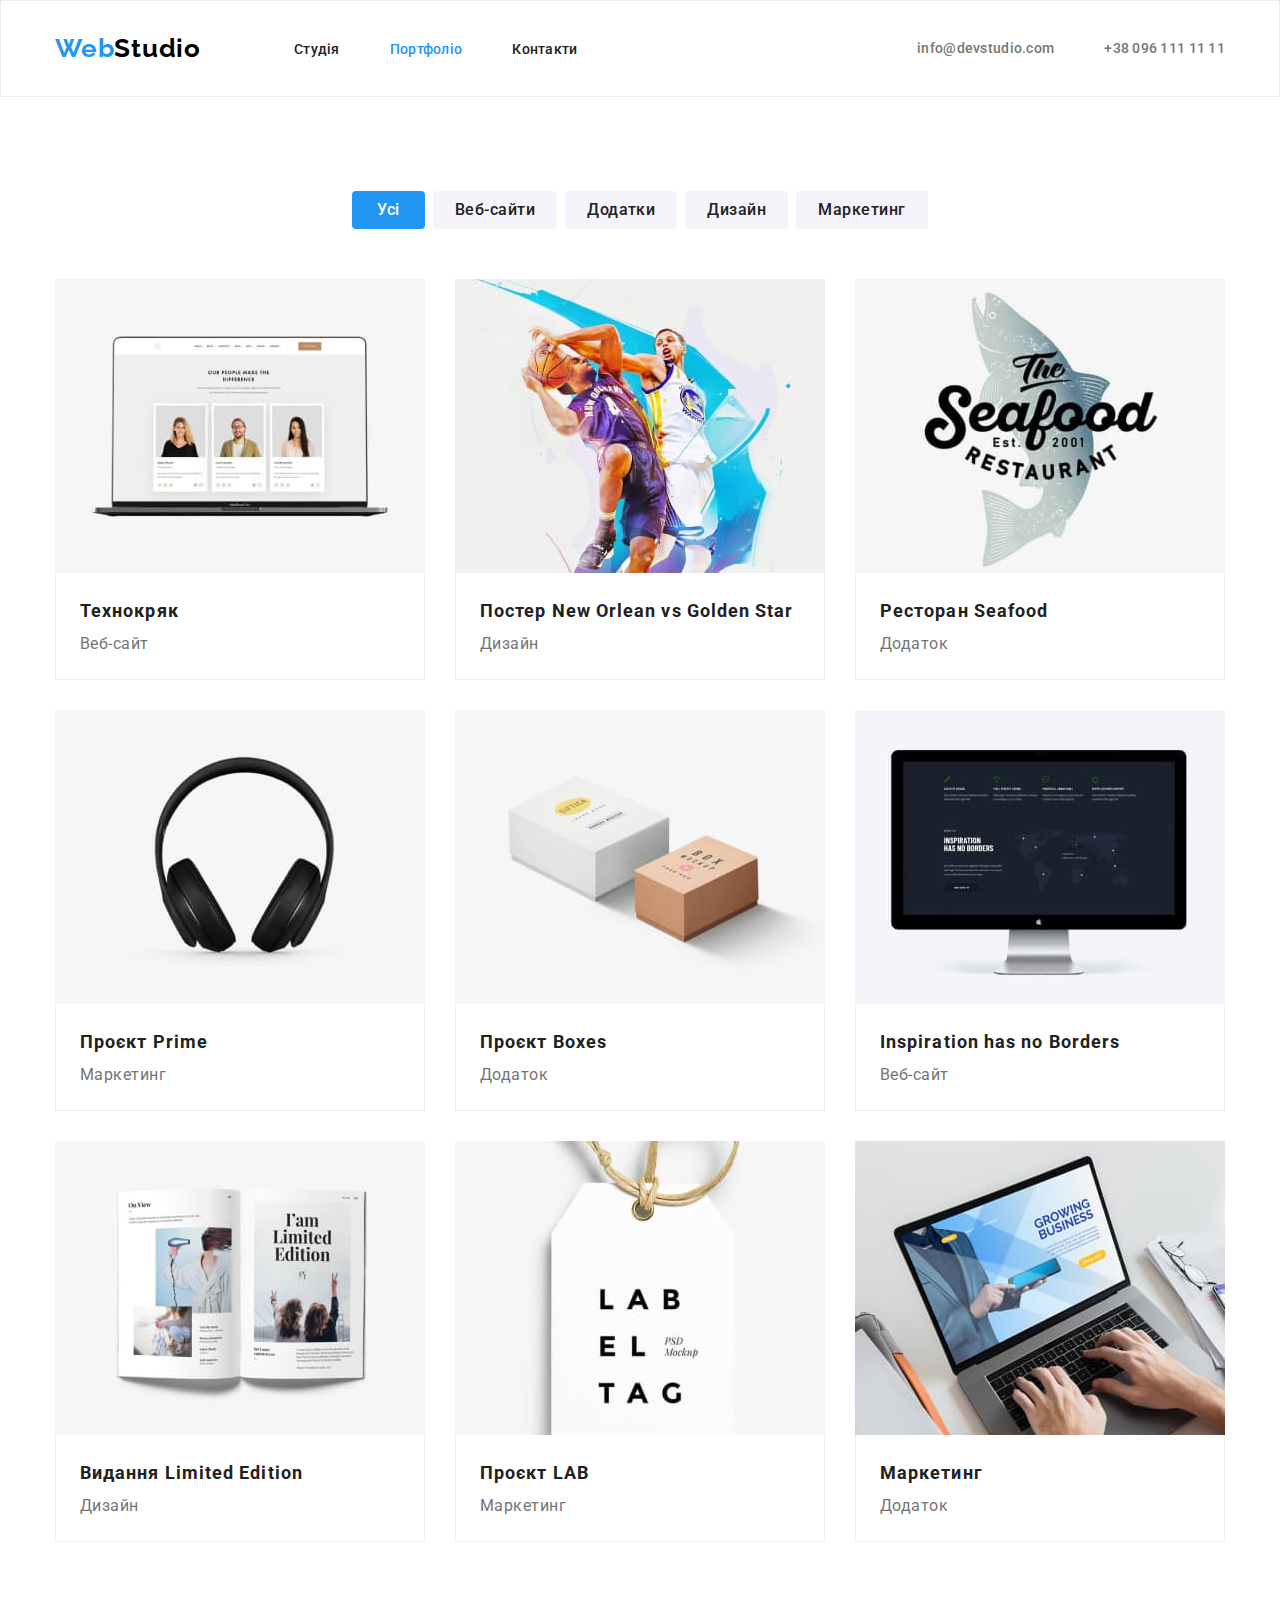
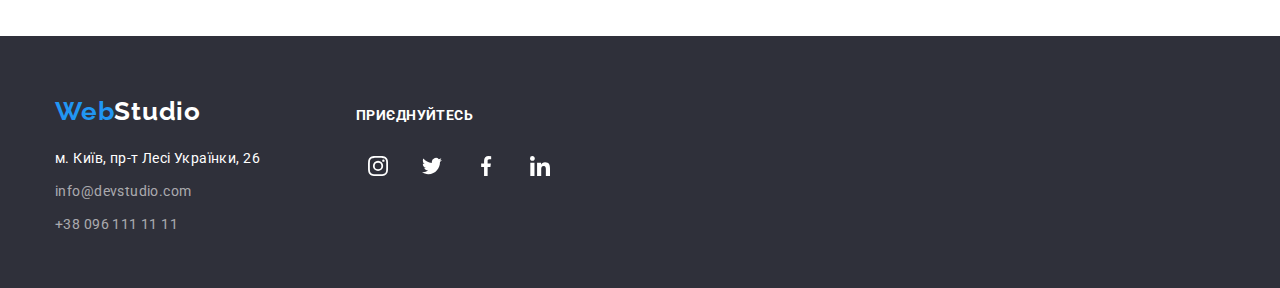
==== portfolio.html @ 166250df "add icons" ====
<!DOCTYPE html>
<html lang="uk">
  <head>
    <meta charset="UTF-8" />
    <meta http-equiv="X-UA-Compatible" content="IE=edge" />
    <meta name="viewport" content="width=device-width, initial-scale=1.0" />
    <title>Document</title>
    <link rel="preconnect" href="https://fonts.googleapis.com" />
    <link rel="preconnect" href="https://fonts.gstatic.com" crossorigin />
    <link
      href="https://fonts.googleapis.com/css2?family=Raleway:wght@700&family=Roboto:wght@400;500;700;900&display=swap"
      rel="stylesheet"
    />
    <link
      rel="stylesheet"
      href="https://cdnjs.cloudflare.com/ajax/libs/modern-normalize/1.1.0/modern-normalize.min.css"
    />
    <link rel="stylesheet" href="./css/styles.css" />
  </head>
  <body>
    <header class="header">
      <div class="container header-container">
        <nav class="header-nav">
          <a href="./index.html" class="logo link">
            <span class="logoaccent">Web</span>Studio</a
          >

          <ul class="site-nav list">
            <li><a href="./index.html" class="link">Студія</a></li>
            <li>
              <a href="./portfolio.html" class="link current">Портфоліо</a>
            </li>
            <li><a href="" class="link">Контакти</a></li>
          </ul>
        </nav>
        <ul class="auth-nav list">
          <li>
            <a href="mailto:info@devstudio.com" class="link listauth-nav-mail"
              >info@devstudio.com</a
            >
          </li>
          <li>
            <a href="tel:+380961111111" class="link list">+38 096 111 11 11</a>
          </li>
        </ul>
      </div>
    </header>
    <main>
      <h1 class="visually-hidden">Портфоліо</h1>
      <section class="section">
        <div class="container">
          <h2 class="visually-hidden">Фільтр</h2>
          <ul class="list filter-list">
            <li>
              <button type="button" class="filter-button current">Усі</button>
            </li>
            <li>
              <button type="button" class="filter-button">Веб-сайти</button>
            </li>
            <li>
              <button type="button" class="filter-button">Додатки</button>
            </li>
            <li><button type="button" class="filter-button">Дизайн</button></li>
            <li>
              <button type="button" class="filter-button">Маркетинг</button>
            </li>
          </ul>
          <h2 class="visually-hidden">Галерея</h2>
          <ul class="list gallery-container">
            <li class="gallery-card">
              <a href="" class="link">
                <img
                  class="gallery-card-img"
                  src="./images/tehnokryak.jpg"
                  alt="Фото команди проекту"
                  width="370"
                />
                <div class="gallery-card-sign">
                  <h3 class="gallery-card-title">Технокряк</h3>
                  <p class="gallery-card-txt">Веб-сайт</p>
                </div>
              </a>
            </li>
            <li class="gallery-card">
              <a href="" class="link">
                <img
                  class="gallery-card-img"
                  src="./images/poster.jpg"
                  alt="Два баскетболіста"
                  width="370"
                />
                <div class="gallery-card-sign">
                  <h3 class="gallery-card-title">
                    Постер New Orlean vs Golden Star
                  </h3>
                  <p class="gallery-card-txt">Дизайн</p>
                </div>
              </a>
            </li>
            <li class="gallery-card">
              <a href="" class="link">
                <img
                  class="gallery-card-img"
                  src="./images/seafood.jpg"
                  alt="Логотип ресторану"
                  width="370"
                />
                <div class="gallery-card-sign">
                  <h3 class="gallery-card-title">Ресторан Seafood</h3>
                  <p class="gallery-card-txt">Додаток</p>
                </div>
              </a>
            </li>
            <li class="gallery-card">
              <a href="" class="link">
                <img
                  class="gallery-card-img"
                  src="./images/prime.jpg"
                  alt="Навушники"
                  width="370"
                />
                <div class="gallery-card-sign">
                  <h3 class="gallery-card-title">Проєкт Prime</h3>
                  <p class="gallery-card-txt">Маркетинг</p>
                </div>
              </a>
            </li>
            <li class="gallery-card">
              <a href="" class="link">
                <img
                  class="gallery-card-img"
                  src="./images/boxes.jpg"
                  alt="Дві коробки"
                  width="370"
                />
                <div class="gallery-card-sign">
                  <h3 class="gallery-card-title">Проєкт Boxes</h3>
                  <p class="gallery-card-txt">Додаток</p>
                </div>
              </a>
            </li>
            <li class="gallery-card">
              <a href="" class="link">
                <img
                  class="gallery-card-img"
                  src="./images/inspiration.jpg"
                  alt="Мапа на сторінці сайту"
                  width="370"
                />
                <div class="gallery-card-sign">
                  <h3 class="gallery-card-title">Inspiration has no Borders</h3>
                  <p class="gallery-card-txt">Веб-сайт</p>
                </div>
              </a>
            </li>
            <li class="gallery-card">
              <a href="" class="link">
                <img
                  class="gallery-card-img"
                  src="./images/magazine.jpg"
                  alt="Розгорнутий журнал"
                  width="370"
                />
                <div class="gallery-card-sign">
                  <h3 class="gallery-card-title">Видання Limited Edition</h3>
                  <p class="gallery-card-txt">Дизайн</p>
                </div>
              </a>
            </li>
            <li class="gallery-card">
              <a href="" class="link">
                <img
                  class="gallery-card-img"
                  src="./images/label.jpg"
                  alt="Етикетка"
                  width="370"
                />
                <div class="gallery-card-sign">
                  <h3 class="gallery-card-title">Проєкт LAB</h3>
                  <p class="gallery-card-txt">Маркетинг</p>
                </div>
              </a>
            </li>
            <li class="gallery-card">
              <a href="" class="link">
                <img
                  class="gallery-card-img"
                  src="./images/business.jpg"
                  alt="Руки на клавіатурі"
                  width="370"
                />
                <div class="gallery-card-sign">
                  <h3 class="gallery-card-title">Маркетинг</h3>
                  <p class="gallery-card-txt">Додаток</p>
                </div>
              </a>
            </li>
          </ul>
        </div>
      </section>
    </main>
    <footer class="footer">
      <div class="container footer-container">
        <div>
          <a href="./index.html" class="logo link">
            <span class="logoaccent">Web</span>Studio
          </a>
          <address>
            <ul class="footer-list list">
              <li class="footer-list-item">
                <a
                  href="https://goo.gl/maps/CPtrU1FHBa2aNyZL9"
                  target="_blank"
                  rel="noopener noreferrer nofollow"
                  class="link"
                  >м. Київ, пр-т Лесі Українки, 26</a
                >
              </li>
              <li class="footer-list-item">
                <a href="mailto:info@devstudio.com" class="link mail"
                  >info@devstudio.com</a
                >
              </li>
              <li class="footer-list-item">
                <a href="tel:+380961111111" class="link tel"
                  >+38 096 111 11 11</a
                >
              </li>
            </ul>
          </address>
        </div>
        <div>
          <p class="footer-slogan">приєднуйтесь</p>
          <ul class="footer-soc-list list">
            <li class="footer-soc-item">
              <a
                href=""
                target="_blank"
                rel="noopener noreferrer nofollow"
                class="footer-soc-link link"
              >
                <svg class="soc-icon" width="20" height="20">
                  <use href="./images/icons.svg#icon-instagram"></use></svg
              ></a>
            </li>
            <li class="footer-soc-item">
              <a
                href=""
                target="_blank"
                rel="noopener noreferrer nofollow"
                class="footer-soc-link link"
              >
                <svg class="soc-icon" width="20" height="20">
                  <use href="./images/icons.svg#icon-twitter"></use></svg
              ></a>
            </li>
            <li class="footer-soc-item">
              <a
                href=""
                target="_blank"
                rel="noopener noreferrer nofollow"
                class="footer-soc-link link"
              >
                <svg class="soc-icon" width="20" height="20">
                  <use href="./images/icons.svg#icon-facebook"></use></svg
              ></a>
            </li>
            <li class="footer-soc-item">
              <a
                href=""
                target="_blank"
                rel="noopener noreferrer nofollow"
                class="footer-soc-link link"
              >
                <svg class="soc-icon" width="20" height="20">
                  <use href="./images/icons.svg#icon-linkedin"></use></svg
              ></a>
            </li>
          </ul>
        </div>
      </div>
    </footer>
  </body>
</html>
---- css/styles.css ----
/*акцент #2196F3*/
/*основной цвет текста #757575*/
/*цвет заголовков #212121 */
/*белый #FFFFFF */
/*переменный цвет фона #F5F4FA*/
/*альтернативный цвет фона #2F303A*/
html {
  box-sizing: border-box;
}
*,
*::before,
*::after {
  box-sizing: inherit;
}
:root {
  --color-accent: #2196f3;
  --primary-text-color: #757575;
  --secondary-text-color: #212121;
  --text-white: #ffffff;
  --text-black: #000000;
  --footer-mail-tel: rgba(255, 255, 255, 0.6);
  --bcg-main: #ffffff;
  --bcg-secondary: #f5f4fa;
  --bcg-dark: #2f303a;
  --bcg-btn-hover: #188ce8;
}
p,
h1,
h2,
h3,
h4,
h5,
h6 {
  margin: 0;
}
ul,
ol {
  margin: 0;
  padding-left: 0;
}
button {
  cursor: pointer;
}
address {
  font-style: normal;
}
img {
  display: block;
  max-width: 100%;
  height: auto;
}
body {
  background-color: var(--bcg-main);
  color: var(--primary-text-color);
  font-family: Roboto, sans-serif;
}
.list {
  list-style: none;
}
.link {
  text-decoration: none;
}
.container {
  width: 1200px;
  padding-left: 15px;
  padding-right: 15px;
  margin: 0 auto;
}
.header {
  padding-top: 32px;
  padding-bottom: 32px;
  border: 1px solid #ececec;
}
/* Site nav */
.header-container {
  display: flex;
  align-items: center;
}
.header-nav {
  display: flex;
  align-items: center;
}
.logo {
  font-family: "Raleway", sans-serif;
  font-weight: 700;
  font-size: 26px;
  line-height: 1.19;
  letter-spacing: 0.03em;
  color: var(--text-black);
  margin-right: 93px;
}
.logoaccent {
  font-family: "Raleway", sans-serif;
  font-weight: 700;
  font-size: 26px;
  line-height: 1.19;
  letter-spacing: 0.03em;
  color: var(--color-accent);
}
.site-nav {
  display: flex;
  gap: 50px;
  width: 281px;
  height: 16px;
}
.site-nav .link {
  font-weight: 500;
  font-size: 14px;
  line-height: 1.14;
  letter-spacing: 0.02em;
  color: var(--secondary-text-color);
}
.site-nav .link:hover,
.site-nav .link:focus {
  color: var(--color-accent);
}
.site-nav .link.current {
  color: var(--color-accent);
}
/* Site auth */
.auth-nav {
  display: flex;
  align-items: center;
  justify-content: center;
  margin-left: auto;
  gap: 50px;
}
.auth-nav-link {
  display: flex;
  align-items: center;
  gap: 10px;
  fill: currentColor;
}
.auth-nav .link {
  font-weight: 500;
  font-size: 14px;
  line-height: 1.14;
  letter-spacing: 0.02em;
  color: var(--primary-text-color);
}
.auth-nav .link:hover,
.auth-nav .link:focus {
  color: var(--color-accent);
}

/* Hero */
.hero {
  max-width: 1600px;
  height: 600px;
  margin-right: auto;
  margin-left: auto;
  background-color: var(--bcg-dark);
  background-image: linear-gradient(
      rgba(47, 48, 58, 0.4),
      rgba(47, 48, 58, 0.4)
    ),
    url("../images/hero.jpg");
  background-size: cover;
  background-repeat: no-repeat;
  background-position: center;
  color: var(--text-white);
  padding-top: 200px;
  padding-bottom: 200px;
}
.hero-title {
  font-weight: 900;
  font-size: 44px;
  line-height: 1.36;
  text-align: center;
  letter-spacing: 0.06em;
  text-transform: uppercase;
  width: 696px;
  height: 120px;
  margin: 0 auto 30px;
}
.hero-button {
  display: block;
  font-family: inherit;
  font-weight: 700;
  font-size: 16px;
  line-height: 1.88;
  letter-spacing: 0.06em;
  background-color: var(--color-accent);
  color: var(--text-white);
  box-shadow: 0px 4px 4px rgba(0, 0, 0, 0.15);
  border: none;
  border-radius: 4px;
  min-width: 216px;
  height: 50px;
  margin: 0 auto;
}
.hero-button:hover,
.hero-button:focus {
  background-color: var(--bcg-btn-hover);
  color: var(--text-white);
  box-shadow: 0px 4px 4px rgba(0, 0, 0, 0.15)
}
/* Section */
.section {
  background-color: var(--bcg-main);
  padding-top: 94px;
  padding-bottom: 94px;
}
.section-title {
  color: var(--secondary-text-color);
}
/* Features */
.feature-list {
  display: flex;
  gap: 30px;
}
.icon-block {
  display: flex;
  height: 120px;
  background: var(--bcg-secondary);
  border-radius: 4px;
  align-items: center;
  justify-content: center;
  margin-bottom: 30px;
}
.feature-list > li {
  width: 270px;
}
.visually-hidden {
  position: absolute;
  white-space: nowrap;
  width: 1px;
  height: 1px;
  overflow: hidden;
  border: 0;
  padding: 0;
  clip: rect(0 0 0 0);
  clip-path: inset(50%);
  margin: -1px;
}
.feature-list-title {
  font-weight: 700;
  font-size: 14px;
  line-height: 1.14;
  letter-spacing: 0.03em;
  text-transform: uppercase;
  color: var(--secondary-text-color);
  margin-bottom: 10px;
}
.feature-list-txt {
  font-size: 14px;
  line-height: 1.71;
  letter-spacing: 0.03em;
  color: var(--primary-text-color);
}

/* Works */
.works {
  padding-top: 0;
}
.work-title {
  font-weight: 700;
  font-size: 36px;
  line-height: 1.17;
  text-align: center;
  letter-spacing: 0.03em;
  margin-bottom: 50px;
}
.work-list {
  display: flex;
  gap: 30px;
}

/* Team */
.team-section {
  background-color: var(--bcg-secondary);
}
.team-section h2 {
  font-weight: 700;
  font-size: 36px;
  line-height: 1.17;
  text-align: center;
  letter-spacing: 0.03em;
  margin-bottom: 50px;
}
.team-list {
  display: flex;
  gap: 30px;
}
.team-list > li {
  box-shadow: 0px 1px 3px rgba(0, 0, 0, 0.12), 0px 1px 1px rgba(0, 0, 0, 0.14),
    0px 2px 1px rgba(0, 0, 0, 0.2);
  border-radius: 0px 0px 4px 4px;
}
.team-sign {
  padding-top: 30px;
  padding-bottom: 30px;
}
.team-list h3 {
  font-weight: 500;
  font-size: 16px;
  line-height: 1.19;
  text-align: center;
  letter-spacing: 0.03em;
  margin-bottom: 10px;
}
.team-list p {
  line-height: 1.19;
  text-align: center;
  letter-spacing: 0.03em;
  margin-bottom: 16px;
}
.soc-list {
  display: flex;
  justify-content: center;
  gap: 10px;
}
.soc-item {
  width: 44px;
  height: 44px;
}
.soc-link {
  width: 100%;
  height: 100%;
  display: flex;
  align-items: center;
  justify-content: center;
  border-radius: 50%;
  fill: #afb1b8;
}
.soc-link:hover,
.soc-link:focus {
  background-color: var(--color-accent);
  fill: var(--text-white);
}
/* Clients */
.clients-section-title {
  font-weight: 700;
  font-size: 36px;
  line-height: 1.17;
  text-align: center;
  letter-spacing: 0.03em;
  margin-bottom: 50px;
}
.client-list {
  display: flex;
  gap: 30px;
}
.client-item {
  width: calc((100%-150px) / 6);
  height: 92px;
}
.client-link {
  width: 100%;
  height: 100%;
  border: 1px solid #afb1b8;
  border-radius: 4px;
  display: flex;
  align-items: center;
  justify-content: center;
  fill: #afb1b8;
}
.client-link:hover,
.client-link:focus {
  border-color: var(--color-accent);
  fill: var(--color-accent);
}
/* Portfolio filter */
.filter-list {
  display: flex;
  align-items: center;
  justify-content: center;
  gap: 8px;
  margin-bottom: 50px;
}
.filter-button {
  background-color: var(--bcg-secondary);
  color: var(--secondary-text-color);
  font-family: inherit;
  font-weight: 500;
  font-size: 16px;
  line-height: 1.62;
  text-align: center;
  letter-spacing: 0.03em;
  border: none;
  border-radius: 4px;
  padding: 6px 22px;
}
.filter-button:hover,
.filter-button:focus {
  background-color: var(--color-accent);
  color: var(--text-white);
  box-shadow: 0px 4px 4px rgba(0, 0, 0, 0.25);
}
.filter-button.current {
  background-color: var(--color-accent);
  color: var(--text-white);
  padding: 6px 25px;
}
/* Portfolio gallery */
.gallery-container {
  display: flex;
  flex-wrap: wrap;
  flex-basis: calc((100%-60px) / 3);
  row-gap: 30px;
  column-gap: 30px;
}
.gallery-card {
  background-color: var(--bcg-main);
}
.gallery-card:hover {
  box-shadow: 0px 1px 1px rgba(0, 0, 0, 0.12), 0px 4px 4px rgba(0, 0, 0, 0.06),
    1px 4px 6px rgba(0, 0, 0, 0.16);
}
.gallery-card-sign {
  padding: 20px 24px;
  border-right: 1px solid #eeeeee;
  border-bottom: 1px solid #eeeeee;
  border-left: 1px solid #eeeeee;
}
.gallery-card-title {
  font-weight: 700;
  font-size: 18px;
  line-height: 2;
  letter-spacing: 0.06em;
  color: var(--secondary-text-color);
}
.gallery-card-txt {
  line-height: 1.88;
  letter-spacing: 0.03em;
  color: var(--primary-text-color);
}
/* Footer */
.footer {
  max-width: 1600px;
  height: 252px;
  margin-right: auto;
  margin-left: auto;
  background-color: var(--bcg-dark);
  padding-top: 60px;
  padding-bottom: 60px;
}
.footer .link {
  font-style: normal;
  font-size: 14px;
  line-height: 1.71;
  letter-spacing: 0.03em;
  color: var(--text-white);
}
.footer .link:hover,
.footer .link:focus {
  color: var(--color-accent);
}
.footer .logo {
  font-family: "Raleway", sans-serif;
  font-weight: 700;
  font-size: 26px;
  line-height: 1.19;
  letter-spacing: 0.03em;
  color: var(--text-white);
  display: block;
  margin-right: 0;
  margin-bottom: 20px;
}
.footer-list {
  display: inline-block;
  width: 231px;
  height: 81px;
}
.footer-list .footer-list-item:not(:last-child) {
  margin-bottom: 9px;
}
.footer-list .mail {
  color: var(--footer-mail-tel);
  display: inline-block;
}
.footer-list .tel {
  color: var(--footer-mail-tel);
}
.footer-slogan {
  font-weight: 700;
  font-size: 14px;
  line-height: 1.14;
  letter-spacing: 0.03em;
  text-transform: uppercase;
  color: var(--text-white);
  margin-bottom: 20px;
}
.footer-container{
  display: flex;
  align-items: baseline;
  gap: 70px;
}
.footer-soc-list {
  display: flex;
  width: 206px;
  justify-content: center;
  gap: 10px;
}

.footer-soc-item {
  width: 44px;
  height: 44px;
}

.footer-soc-link {
  width: 100%;
  height: 100%;
  display: flex;
  align-items: center;
  justify-content: center;
  border-radius: 50%;
  fill: #ffffff;
}

.footer-soc-link:hover,
.footer-soc-link:focus {
  background-color: var(--color-accent);
  fill: var(--text-white);
}
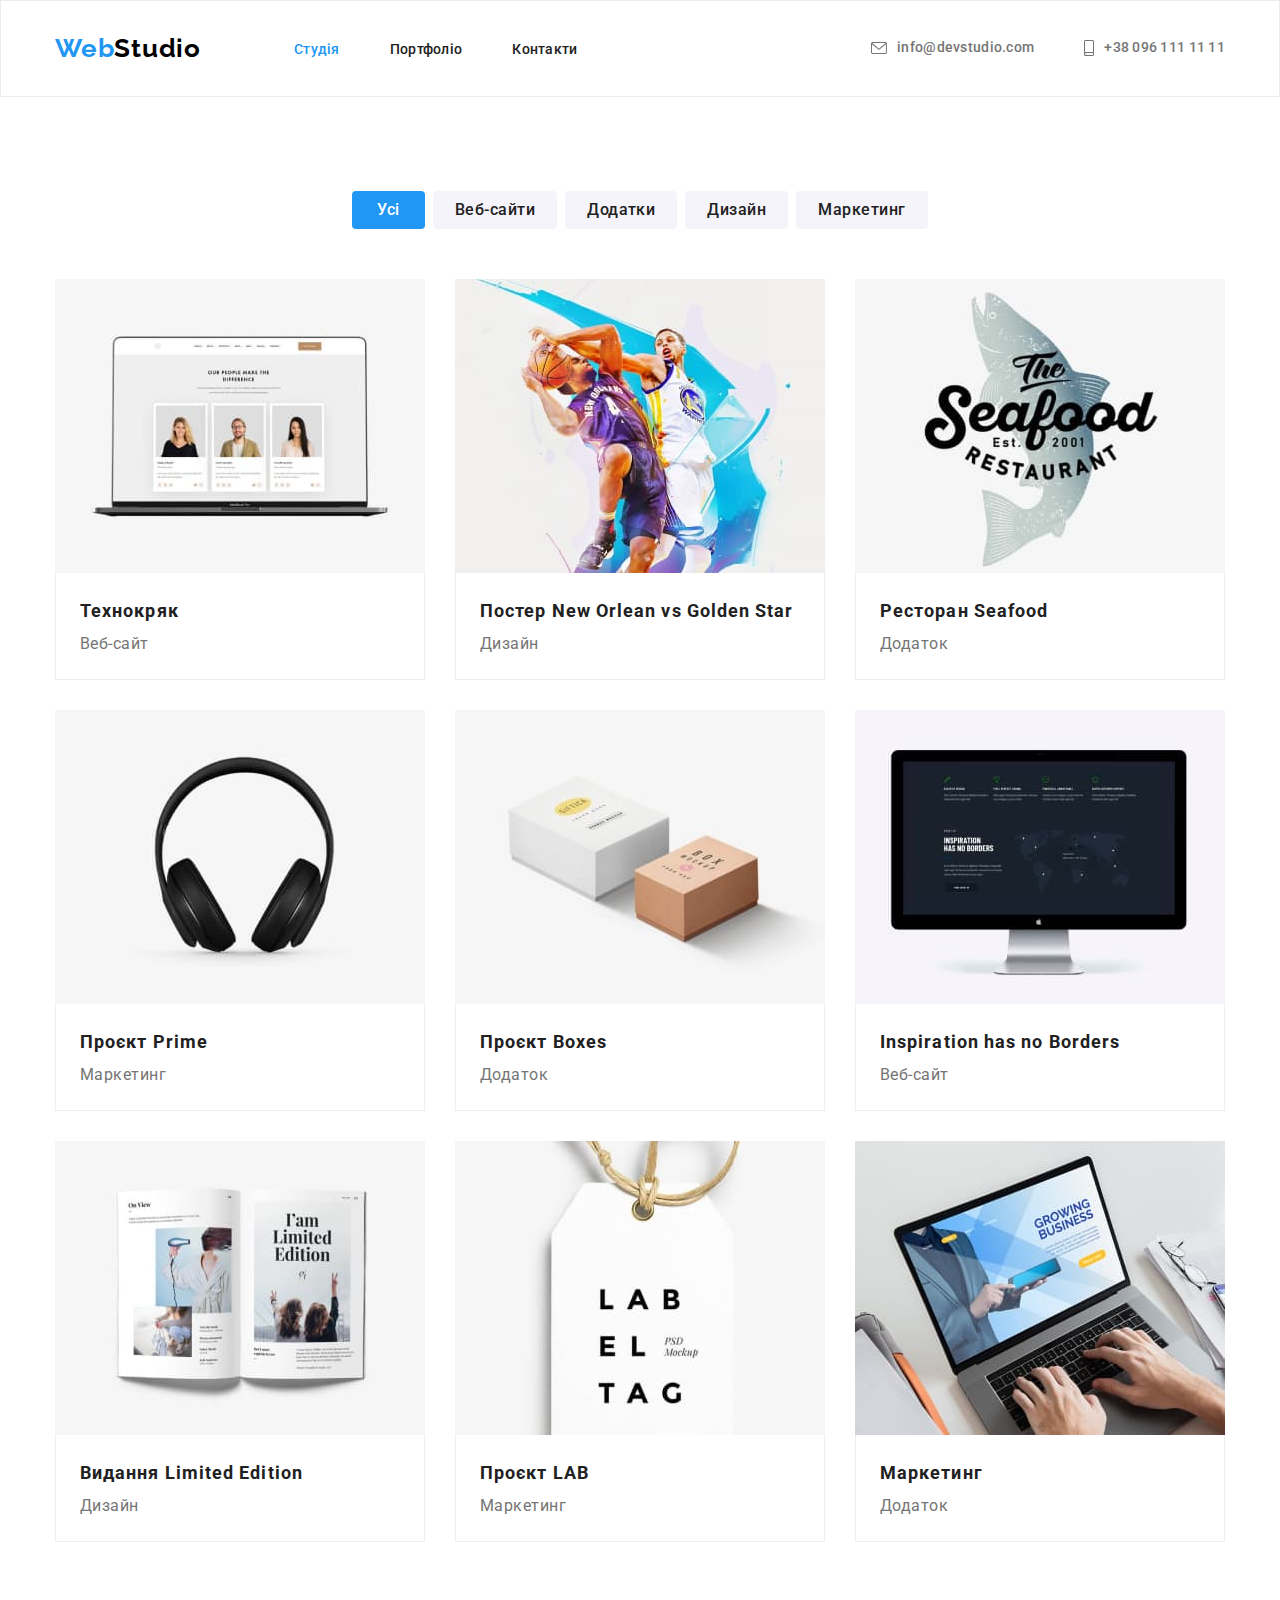
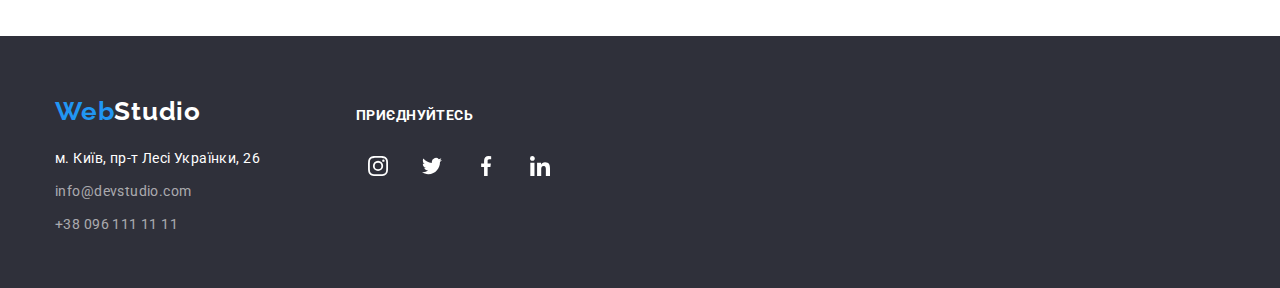
==== commit e7f7c6af: "Update portfolio.html" ====
--- a/portfolio.html
+++ b/portfolio.html
@@ -24,23 +24,28 @@
           <a href="./index.html" class="logo link">
             <span class="logoaccent">Web</span>Studio</a
           >
-
           <ul class="site-nav list">
-            <li><a href="./index.html" class="link">Студія</a></li>
-            <li>
-              <a href="./portfolio.html" class="link current">Портфоліо</a>
-            </li>
+            <li><a href="./index.html" class="link current">Студія</a></li>
+            <li><a href="./portfolio.html" class="link">Портфоліо</a></li>
             <li><a href="" class="link">Контакти</a></li>
           </ul>
         </nav>
         <ul class="auth-nav list">
-          <li>
-            <a href="mailto:info@devstudio.com" class="link listauth-nav-mail"
-              >info@devstudio.com</a
+          <li class="auth-nav-item">
+            <a href="mailto:info@devstudio.com" class="link list auth-nav-link">
+              <svg width="16" height="12">
+                <use href="./images/icons.svg#icon-envelope"></use>
+              </svg>
+              info@devstudio.com</a
             >
           </li>
-          <li>
-            <a href="tel:+380961111111" class="link list">+38 096 111 11 11</a>
+          <li class="auth-nav-item">
+            <a href="tel:+380961111111" class="link list auth-nav-link">
+              <svg width="10" height="16">
+                <use href="./images/icons.svg#icon-smartphone"></use>
+              </svg>
+              +38 096 111 11 11</a
+            >
           </li>
         </ul>
       </div>
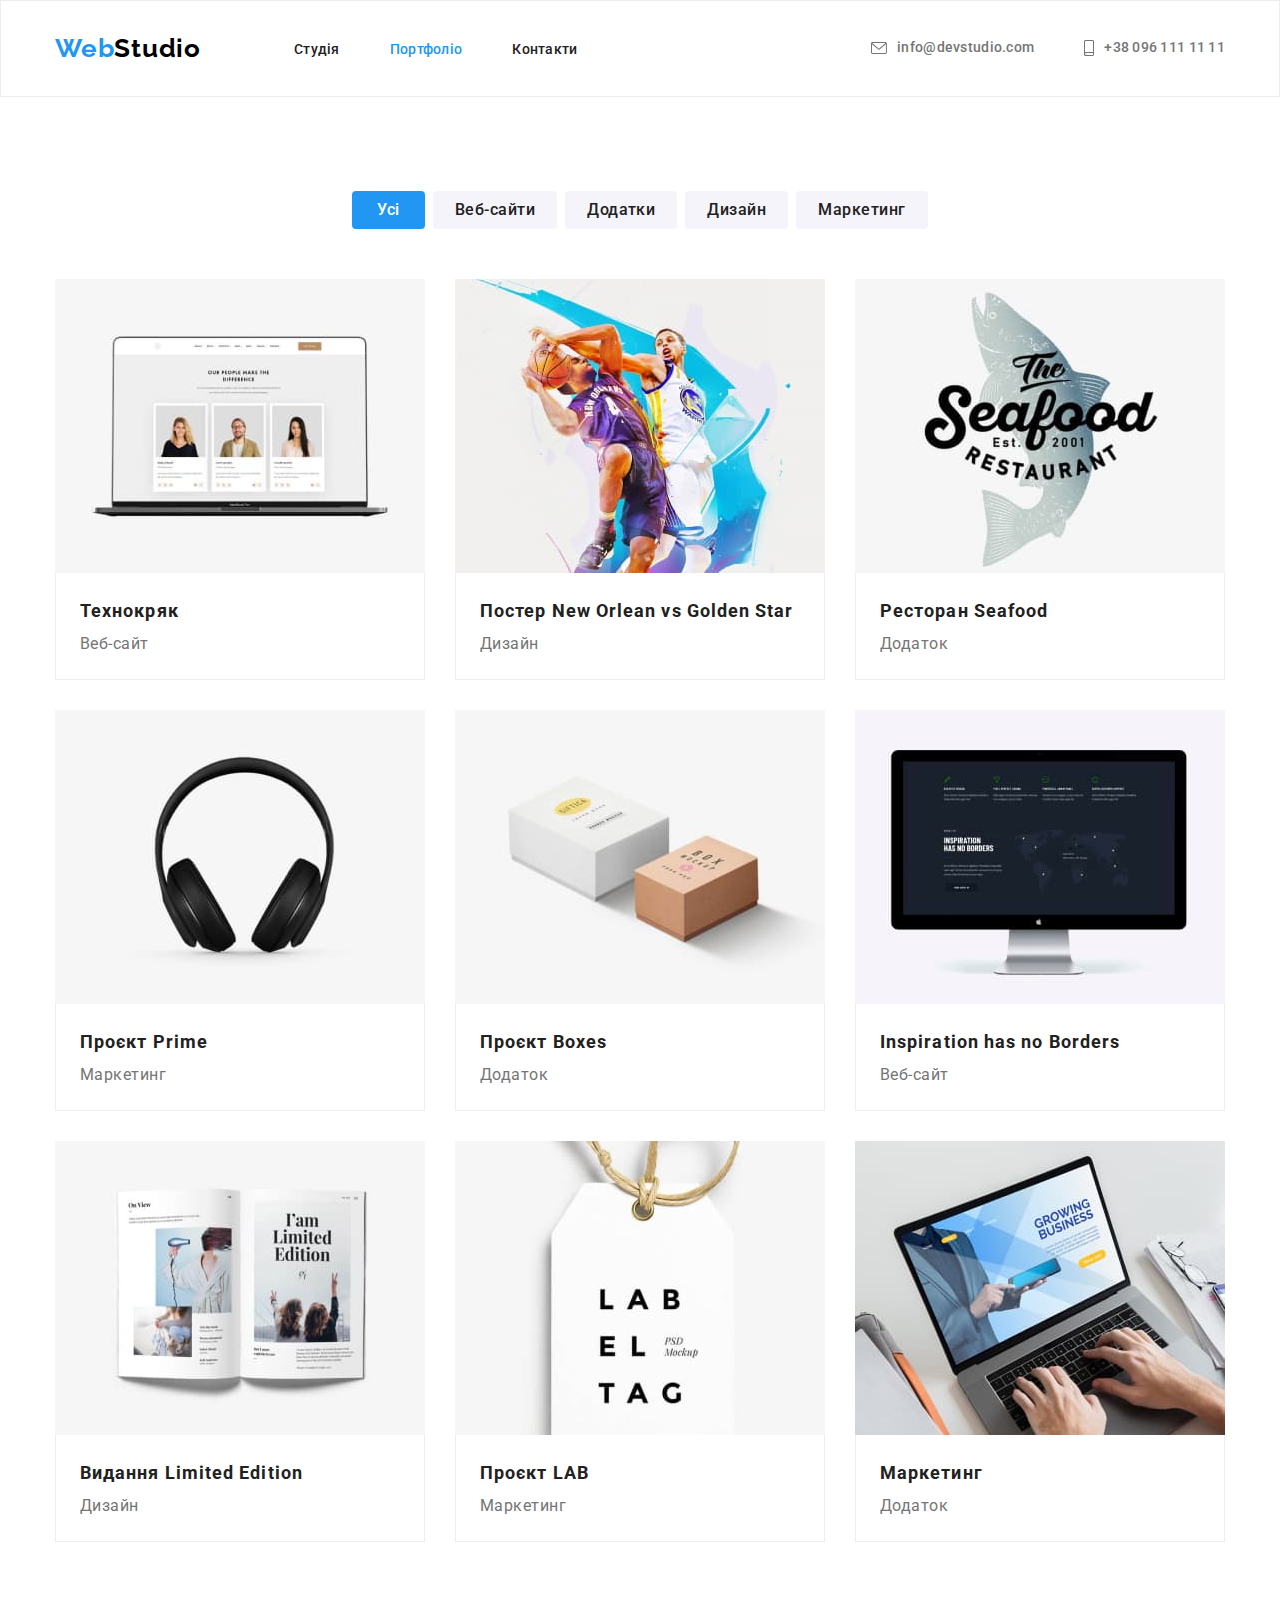
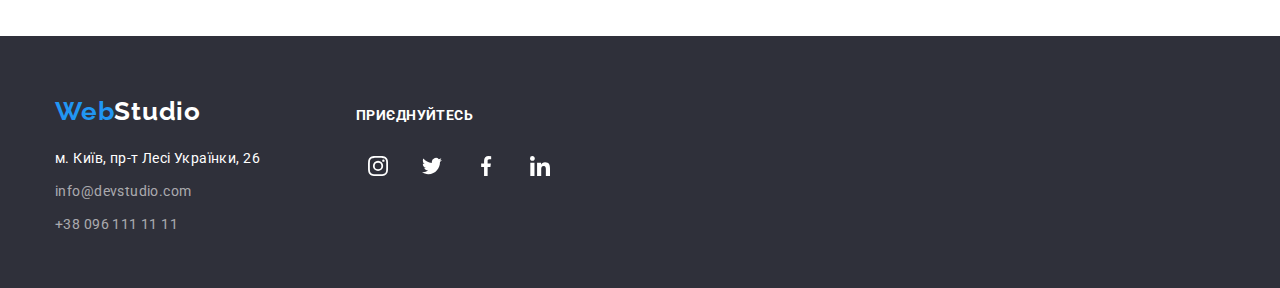
==== commit e4e02ecd: "change portfolio header" ====
--- a/portfolio.html
+++ b/portfolio.html
@@ -25,8 +25,10 @@
             <span class="logoaccent">Web</span>Studio</a
           >
           <ul class="site-nav list">
-            <li><a href="./index.html" class="link current">Студія</a></li>
-            <li><a href="./portfolio.html" class="link">Портфоліо</a></li>
+            <li><a href="./index.html" class="link">Студія</a></li>
+            <li>
+              <a href="./portfolio.html" class="link current">Портфоліо</a>
+            </li>
             <li><a href="" class="link">Контакти</a></li>
           </ul>
         </nav>
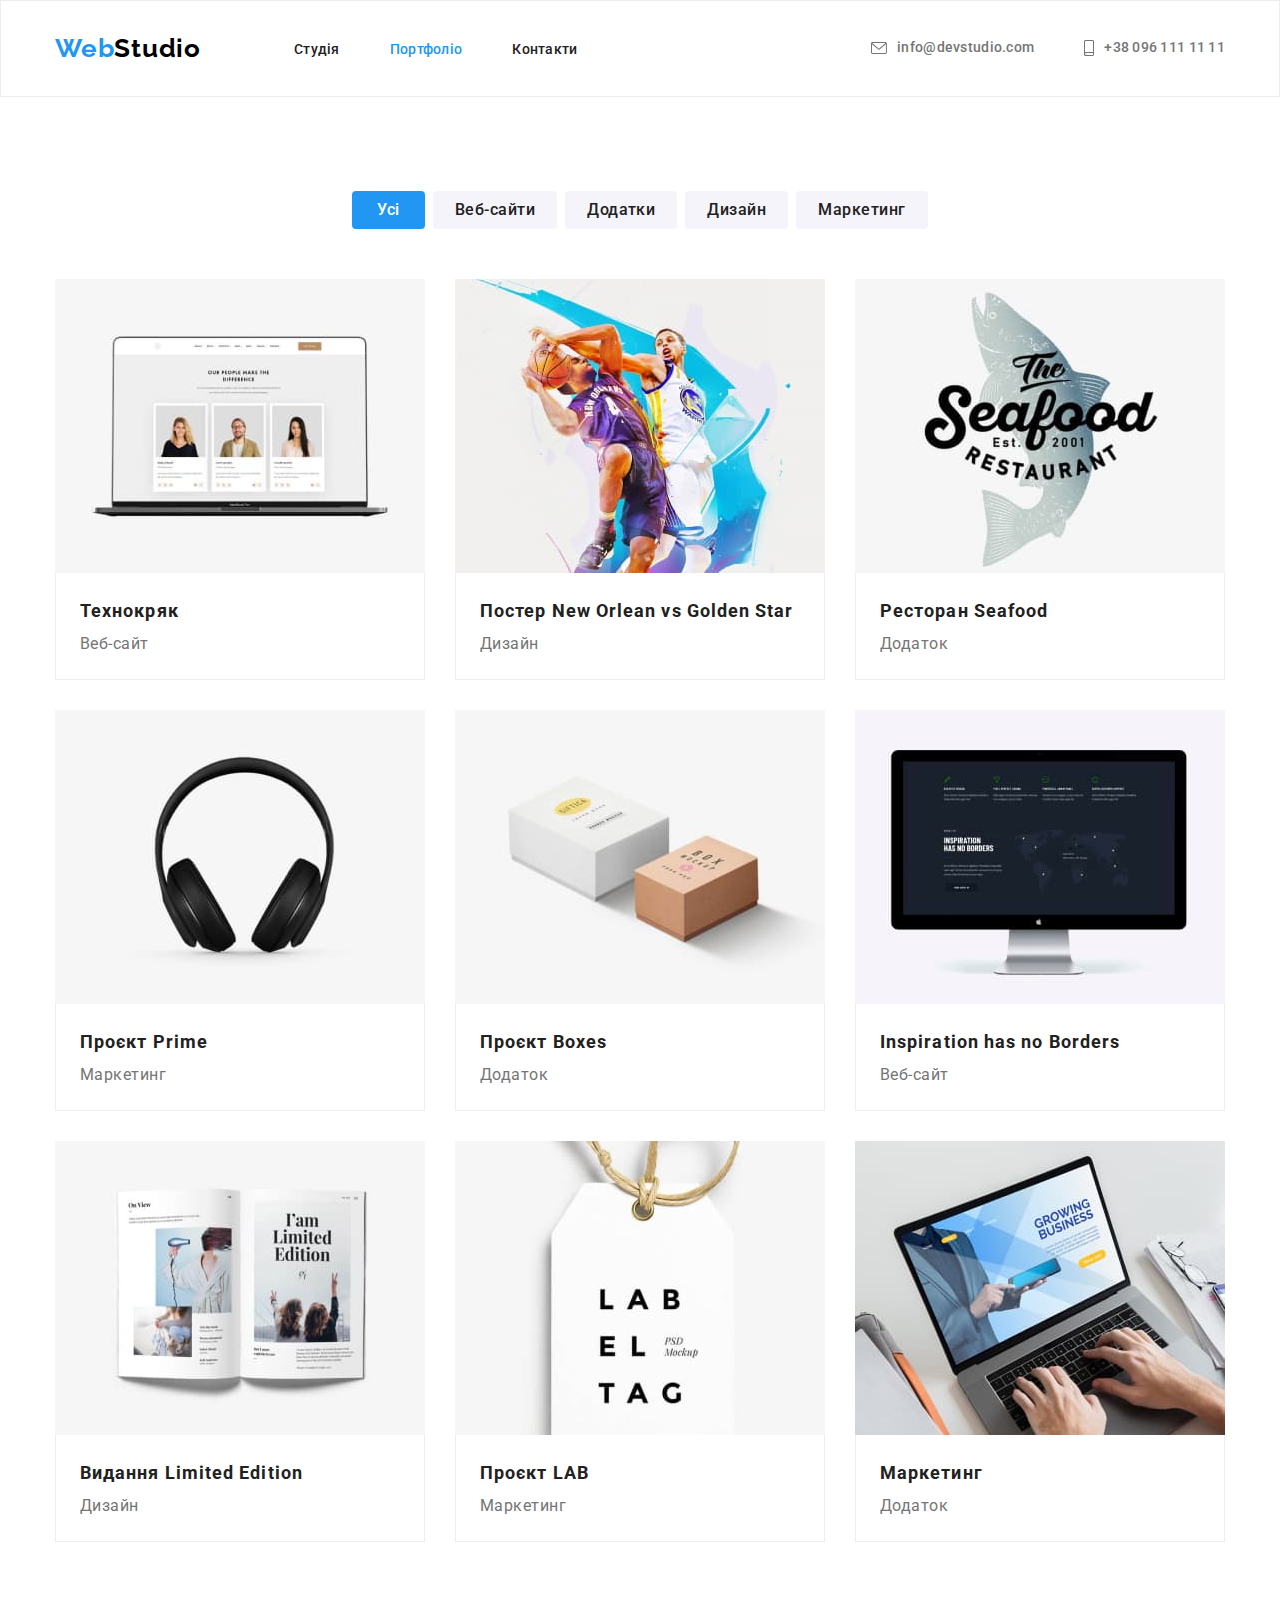
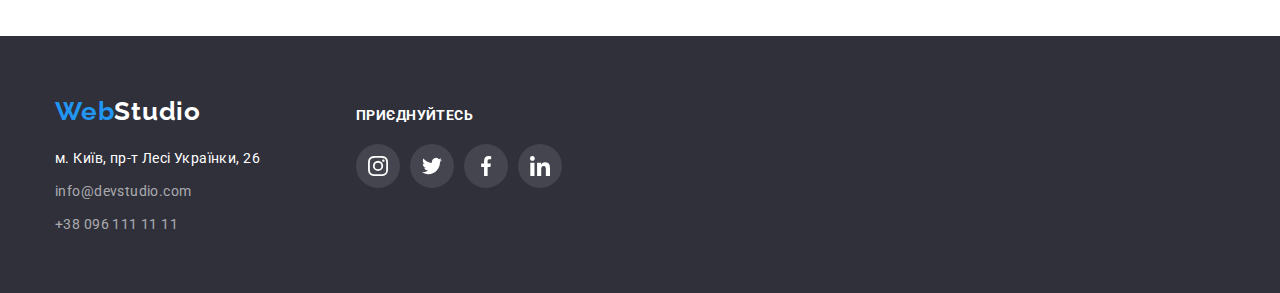
==== commit 1f4f3a96: "correct by comments" ====
--- a/portfolio.html
+++ b/portfolio.html
@@ -75,7 +75,7 @@
           <h2 class="visually-hidden">Галерея</h2>
           <ul class="list gallery-container">
             <li class="gallery-card">
-              <a href="" class="link">
+              <a href="" class="gallery-card-link link">
                 <img
                   class="gallery-card-img"
                   src="./images/tehnokryak.jpg"
@@ -89,7 +89,7 @@
               </a>
             </li>
             <li class="gallery-card">
-              <a href="" class="link">
+              <a href="" class="gallery-card-link link">
                 <img
                   class="gallery-card-img"
                   src="./images/poster.jpg"
@@ -105,7 +105,7 @@
               </a>
             </li>
             <li class="gallery-card">
-              <a href="" class="link">
+              <a href="" class="gallery-card-link link">
                 <img
                   class="gallery-card-img"
                   src="./images/seafood.jpg"
@@ -119,7 +119,7 @@
               </a>
             </li>
             <li class="gallery-card">
-              <a href="" class="link">
+              <a href="" class="gallery-card-link link">
                 <img
                   class="gallery-card-img"
                   src="./images/prime.jpg"
@@ -133,7 +133,7 @@
               </a>
             </li>
             <li class="gallery-card">
-              <a href="" class="link">
+              <a href="" class="gallery-card-link link">
                 <img
                   class="gallery-card-img"
                   src="./images/boxes.jpg"
@@ -147,7 +147,7 @@
               </a>
             </li>
             <li class="gallery-card">
-              <a href="" class="link">
+              <a href="" class="gallery-card-link link">
                 <img
                   class="gallery-card-img"
                   src="./images/inspiration.jpg"
@@ -161,7 +161,7 @@
               </a>
             </li>
             <li class="gallery-card">
-              <a href="" class="link">
+              <a href="" class="gallery-card-link link">
                 <img
                   class="gallery-card-img"
                   src="./images/magazine.jpg"
@@ -175,7 +175,7 @@
               </a>
             </li>
             <li class="gallery-card">
-              <a href="" class="link">
+              <a href="" class="gallery-card-link link">
                 <img
                   class="gallery-card-img"
                   src="./images/label.jpg"
@@ -189,7 +189,7 @@
               </a>
             </li>
             <li class="gallery-card">
-              <a href="" class="link">
+              <a href="" class="gallery-card-link link">
                 <img
                   class="gallery-card-img"
                   src="./images/business.jpg"
--- a/css/styles.css
+++ b/css/styles.css
@@ -286,6 +286,7 @@
   box-shadow: 0px 1px 3px rgba(0, 0, 0, 0.12), 0px 1px 1px rgba(0, 0, 0, 0.14),
     0px 2px 1px rgba(0, 0, 0, 0.2);
   border-radius: 0px 0px 4px 4px;
+  background-color: #ffffff;
 }
 .team-sign {
   padding-top: 30px;
@@ -403,7 +404,11 @@
 .gallery-card {
   background-color: var(--bcg-main);
 }
-.gallery-card:hover {
+.gallery-card-link{
+  display: inline-block;
+}
+.gallery-card-link:hover,
+.gallery-card-link:focus {
   box-shadow: 0px 1px 1px rgba(0, 0, 0, 0.12), 0px 4px 4px rgba(0, 0, 0, 0.06),
     1px 4px 6px rgba(0, 0, 0, 0.16);
 }
@@ -428,7 +433,6 @@
 /* Footer */
 .footer {
   max-width: 1600px;
-  height: 252px;
   margin-right: auto;
   margin-left: auto;
   background-color: var(--bcg-dark);
@@ -505,6 +509,7 @@
   align-items: center;
   justify-content: center;
   border-radius: 50%;
+  background-color: rgba(255, 255, 255, 0.1);
   fill: #ffffff;
 }
 
